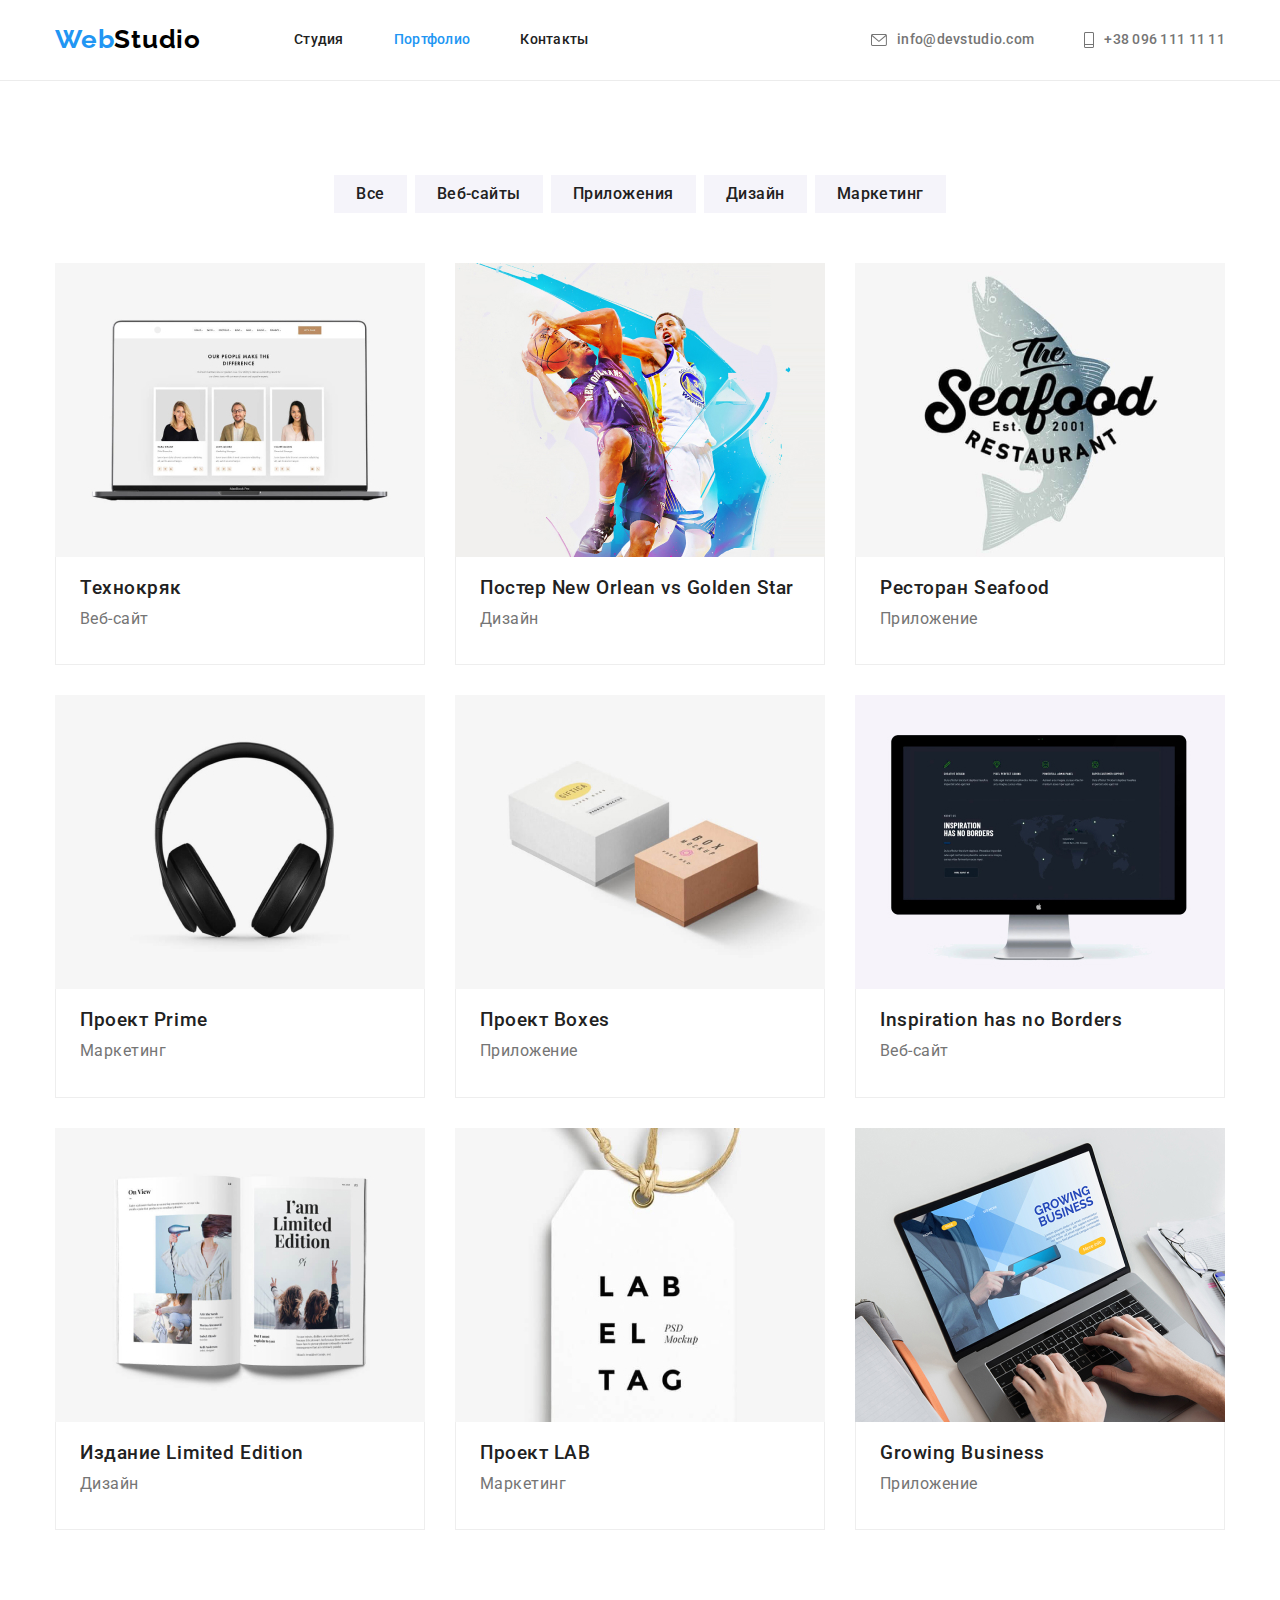
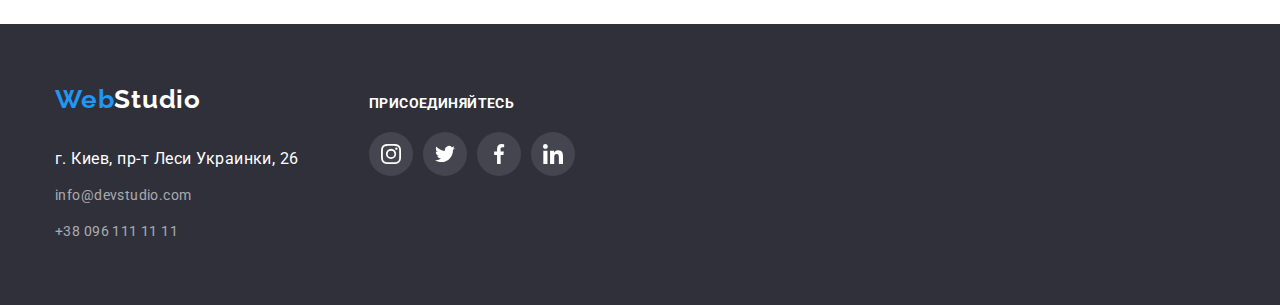
==== portfolio.html @ 95e8246b "копия 4 дз" ====
<!DOCTYPE html>
<html lang="ru">
  <head>
    <meta charset="UTF-8" />
    <meta http-equiv="X-UA-Compatible" content="IE=edge" />
    <meta name="viewport" content="width=device-width, initial-scale=1.0" />
    <link rel="preconnect" href="https://fonts.googleapis.com" />
    <link rel="preconnect" href="https://fonts.gstatic.com" crossorigin />
    <link
      href="https://fonts.googleapis.com/css2?family=Raleway:wght@700&family=Roboto:wght@400;500;700;900&display=swap"
      rel="stylesheet"
    />
    <link
      rel="stylesheet"
      href="https://cdnjs.cloudflare.com/ajax/libs/modern-normalize/1.1.0/modern-normalize.min.css"
    />
    <link rel="stylesheet" href="./css/style.css" />
    <title>Document</title>
  </head>
  <body class="page">
    <header class="page-header">
      <div class="conteiner main-nav">
        <nav class="main-nav">
          <a href="./index.html" class="logo"
            ><span class="logo-web">Web</span
            ><span class="logo-studio">Studio</span></a
          >
          <ul class="site-nav list">
            <li class="item">
              <a href="./index.html" class="link-nav">Студия</a>
            </li>
            <li class="item">
              <a href="./portfolio.html" class="link-nav current">Портфолио</a>
            </li>
            <li class="item"><a href="" class="link-nav">Контакты</a></li>
          </ul>
        </nav>
        <ul class="auth-nav list">
          <li class="item">
            <a href="mailto:info@devstudio.com" class="linkpadding link-align">
              <svg class="nav-svg" width="16" height="12">
                <use href="./images/icons.svg#icon-envelope"></use>
              </svg>
              info@devstudio.com</a
            >
          </li>
          <li class="item">
            <a href="tel:+380961111111" class="linkpadding link-align">
              <svg class="nav-svg" width="10" height="16">
                <use href="./images/icons.svg#icon-Mobile"></use>
              </svg>
              +38 096 111 11 11</a
            >
          </li>
        </ul>
      </div>
    </header>
    <main>
      <section class="portfolio-section">
        <div class="conteiner">
          <h1 class="visually-hidden">Портфолио</h1>
          <ul class="main-nav pnav">
            <li class="list">
              <button type="button" class="bportfolio">Все</button>
            </li>
            <li class="list">
              <button type="button" class="bportfolio">Веб-сайты</button>
            </li>
            <li class="list">
              <button type="button" class="bportfolio">Приложения</button>
            </li>
            <li class="list">
              <button type="button" class="bportfolio">Дизайн</button>
            </li>
            <li class="list">
              <button type="button" class="bportfolio">Маркетинг</button>
            </li>
          </ul>
          <ul class="main-item">
            <li class="list litem">
              <a href="" class="link-portfolio"
                ><img
                  class="img-portfolio"
                  src="./images/img5.jpg"
                  alt="Веб-сайт Технокряк"
                  width="370"
                />
                <div class="divportfolio">
                  <h3 class="link-portfolio team">Технокряк</h3>
                  <p class="link-portfolio work">Веб-сайт</p>
                </div>
              </a>
            </li>
            <li class="list litem">
              <a href="" class="link-portfolio"
                ><img
                  class="img-portfolio"
                  src="./images/img13.jpg"
                  alt="Дизайн постера  New Orlean vs Golden Star"
                  width="370"
                />
                <div class="divportfolio">
                  <h3 class="team">Постер New Orlean vs Golden Star</h3>
                  <p class="work">Дизайн</p>
                </div>
              </a>
            </li>
            <li class="list litem">
              <a href="" class="link-portfolio"
                ><img
                  class="img-portfolio"
                  src="./images/img6.jpg"
                  alt=" Приложение для ресторана Seafood"
                  width="370"
                />
                <div class="divportfolio">
                  <h3 class="team">Ресторан Seafood</h3>
                  <p class="work">Приложение</p>
                </div>
              </a>
            </li>
            <li class="list litem">
              <a href="" class="link-portfolio"
                ><img
                  class="img-portfolio"
                  src="./images/img7.jpg"
                  alt="Маркетинг для пректа Prime"
                  width="370"
                />
                <div class="divportfolio">
                  <h3 class="team">Проект Prime</h3>
                  <p class="work">Маркетинг</p>
                </div>
              </a>
            </li>
            <li class="list litem">
              <a href="" class="link-portfolio"
                ><img
                  class="img-portfolio"
                  src="./images/img8.jpg"
                  alt="Приложение для пректа Boxes"
                  width="370"
                />
                <div class="divportfolio">
                  <h3 class="team">Проект Boxes</h3>
                  <p class="work">Приложение</p>
                </div>
              </a>
            </li>
            <li class="list litem">
              <a href="" class="link-portfolio"
                ><img
                  class="img-portfolio"
                  src="./images/img9.jpg"
                  alt="Веб-сайт для Inspiration has no Borders"
                  width="370"
                />
                <div class="divportfolio">
                  <h3 class="team">Inspiration has no Borders</h3>
                  <p class="work">Веб-сайт</p>
                </div>
              </a>
            </li>
            <li class="list litem">
              <a href="" class="link-portfolio"
                ><img
                  class="img-portfolio"
                  src="./images/img10.jpg"
                  alt="Дизайн для издания Limited Edition"
                  width="370"
                />
                <div class="divportfolio">
                  <h3 class="team">Издание Limited Edition</h3>
                  <p class="work">Дизайн</p>
                </div>
              </a>
            </li>
            <li class="list litem">
              <a href="" class="link-portfolio"
                ><img
                  class="img-portfolio"
                  src="./images/img11.jpg"
                  alt="Маркетинг для проекта LAB"
                  width="370"
                />
                <div class="divportfolio">
                  <h3 class="team">Проект LAB</h3>
                  <p class="work">Маркетинг</p>
                </div>
              </a>
            </li>
            <li class="list litem">
              <a href="" class="link-portfolio"
                ><img
                  class="img-portfolio"
                  src="./images/img12.jpg"
                  alt="Приложение Growing Business"
                  width="370"
                />
                <div class="divportfolio">
                  <h3 class="team">Growing Business</h3>
                  <p class="work">Приложение</p>
                </div>
              </a>
            </li>
          </ul>
        </div>
      </section>
    </main>
    <footer class="footer">
      <div class="conteiner footer-conteiner">
        <div class="adress-div">
          <a href="./index.html" class="logof"
            ><span class="logo-web">Web</span
            ><span class="logo-studiow">Studio</span></a
          >
          <address class="fotter adress">
            <p class="footer-par">г. Киев, пр-т Леси Украинки, 26</p>
            <ul class="mail">
              <li class="listf">
                <a href="mailto:info@devstudio.com" class="link-navf"
                  >info@devstudio.com</a
                >
              </li>
              <li class="listf">
                <a href="tel:+380961111111" class="link-navf"
                  >+38 096 111 11 11</a
                >
              </li>
            </ul>
          </address>
        </div>
        <div class="conect-div">
          <p class="footer-conect">присоединяйтесь</p>
          <ul class="list">
            <li class="command-li">
              <a class="footer-button-svg" href=""
                ><svg class="command-li-svg" width="20" height="20">
                  <use href="./images/icons.svg#icon-instagram"></use></svg
              ></a>
            </li>
            <li class="command-li">
              <a class="footer-button-svg" href=""
                ><svg class="command-li-svg" width="20" height="20">
                  <use href="./images/icons.svg#icon-twitter"></use></svg
              ></a>
            </li>
            <li class="command-li">
              <a class="footer-button-svg" href=""
                ><svg class="command-li-svg" width="20" height="20">
                  <use href="./images/icons.svg#icon-facebook"></use></svg
              ></a>
            </li>
            <li class="command-li">
              <a class="footer-button-svg" href=""
                ><svg class="command-li-svg" width="20" height="20">
                  <use href="./images/icons.svg#icon-linkedin"></use></svg
              ></a>
            </li>
          </ul>
        </div>
      </div>
    </footer>
  </body>
</html>
---- css/style.css ----
:root {
  --title-text-color: #212121;
  --primary-text-color: #757575;
  --accent-color: #2196f3;
  --primary-bg-color: #ffffff;
  --primary-white-color: #ffffff;
  --button-bg-color: #f5f4fa;
  --hover-bg-prbutton: #188ce8;
}
h1,
h2,
h3,
h4,
p,
ul {
  margin: 0;
  padding: 0;
}

.page {
  background-color: var(--primary-bg-color);
  color: var(--primary-text-color);
  font-family: Roboto, sans-serif;
}
.conteiner {
  margin-left: auto;
  margin-right: auto;
  width: 1200px;
  padding-left: 15px;
  padding-right: 15px;
}
.page-header {
  border-bottom: 1px solid #ececec;
}
.main-nav {
  display: flex;

  align-items: center;
}
.pnav {
  justify-content: center;
  margin-bottom: 50px;
}
.portfolio-section {
  padding-top: 94px;
  padding-bottom: 94px;
}
.list {
  list-style: none;
  margin-top: 0;
  margin-bottom: 0;
}
.main-nav .list + .list {
  margin-left: 8px;
}
.main-item {
  display: flex;
  flex-wrap: wrap;

  justify-content: center;
}
.litem {
  display: block;
  width: 370px;
  margin-right: 30px;
  margin-bottom: 30px;
}
.litem:nth-child(3n) {
  margin-right: 0;
}
.litem:nth-last-child(-n + 3) {
  margin-bottom: 0;
}

.link-nav {
  display: block;
  padding-top: 32px;
  padding-bottom: 32px;

  color: var(--title-text-color);
  font-weight: 500;
  font-size: 14px;
  line-height: 1.14;
  letter-spacing: 0.02em;
  text-decoration: none;
}
.link-nav:hover,
.link-nav:focus {
  color: var(--accent-color);
}
.link-nav.current {
  color: var(--accent-color);
}
.site-nav {
  display: flex;
  margin-left: 93px;
}
.site-nav .item + .item {
  margin-left: 50px;
}
.link-navf {
  font-size: 14px;
  line-height: 1.7;
  letter-spacing: 0.03em;
  color: rgba(255, 255, 255, 0.6);
  text-decoration: none;
}
.auth-nav {
  display: flex;
}
.auth-nav .item + .item {
  margin-left: 50px;
}
.auth-nav.list {
  margin-left: auto;
}
.linkpadding {
  display: flex;
  align-items: center;
  padding-top: 32px;
  padding-bottom: 32px;

  fill: #757575;
  color: var(--primary-text-color);
  font-weight: 500;
  font-size: 14px;
  line-height: 1.14;
  letter-spacing: 0.02em;
  text-decoration: none;
}
.linkpadding:hover,
.linkpadding:focus,
.alink.linkpadding:focus {
  color: var(--accent-color);
  fill: var(--accent-color);
}
.logo {
  font-family: "Raleway";
  font-weight: 700;
  font-size: 26px;
  line-height: 1.2;
  letter-spacing: 0.03em;
  text-decoration: none;
}
.logof {
  display: block;
  margin-bottom: 30px;
  font-family: "Raleway";
  font-weight: 700;
  font-size: 26px;
  line-height: 1.2;
  letter-spacing: 0.03em;
  text-decoration: none;
}
.logo-studio {
  color: #000000;
}
.logo-studiow {
  color: #ffffff;
  text-decoration: none;
}
.logo-web {
  color: var(--accent-color);
}
.hero {
  width: 1600px;
  margin-left: auto;
  margin-right: auto;
  background-repeat: no-repeat;
  background-size: cover;
  background-position: center;
  background-image: linear-gradient(
      to right,
      rgba(47, 48, 58, 0.4),
      rgba(47, 48, 58, 0.4)
    ),
    url(../images/Img.png);
  text-align: center;
  padding-top: 200px;
  padding-bottom: 200px;
}
.button {
  border-radius: 4px;
  padding: 10px 32px;
  cursor: pointer;
  color: var(--title-text-color);
  background-color: var(--button-bg-color);
  font-family: inherit;
  font-weight: 500;
  font-size: 16px;
  line-height: 1.62;
  letter-spacing: 0.03em;
  text-align: center;
}
.button:hover,
.button:focus {
  background-color: var(--accent-color);
  color: var(--primary-white-color);
  border: none;
}
.button.primary {
  color: var(--primary-white-color);
  background-color: var(--accent-color);
  font-family: inherit;
  font-weight: 700;
  font-size: 16px;
  line-height: 1.88;
  letter-spacing: 0.06em;
  border: none;
}
.button.primary:hover,
.button.primary:focus {
  background-color: var(--hover-bg-prbutton);
  color: var(--primary-white-color);
  border: none;
}
.bportfolio {
  padding: 6px 22px;
  cursor: pointer;
  color: var(--title-text-color);
  background-color: var(--button-bg-color);
  font-family: inherit;
  font-weight: 500;
  font-size: 16px;
  line-height: 1.62;
  letter-spacing: 0.03em;
  text-align: center;
  border: none;
}
.bportfolio:hover,
.bportfolio:focus {
  background-color: var(--accent-color);
  color: var(--primary-white-color);
  border: none;
  box-shadow: 0px 4px 4px 0px rgba(0, 0, 0, 0.25);
}
.hero-title {
  margin-top: 0;
  margin-bottom: 30px;

  color: var(--primary-white-color);
  font-weight: 900;
  font-size: 44px;
  line-height: 1.36;
  text-align: center;
  letter-spacing: 0.06em;
  text-transform: uppercase;
}
.section {
  padding-top: 94px;
  padding-bottom: 94px;
}
.section.nobottom {
  padding-bottom: 0;
}
.title {
  margin-top: 0;
  margin-bottom: 50px;

  color: var(--title-text-color);
  font-weight: 700;
  font-size: 36px;
  line-height: 1.17;
  text-align: center;
  letter-spacing: 0.03em;
}
.visually-hidden {
  position: absolute;
  width: 1px;
  height: 1px;
  margin: -1px;
  border: 0;
  padding: 0;

  white-space: nowrap;
  clip-path: inset(100%);
  clip: rect(0 0 0 0);
  overflow: hidden;
}
.peculiarities {
  display: flex;
}
.subtitle {
  margin-bottom: 10px;
}
.peculiarities .item + .item {
  margin-left: 30px;
}
.peculiarities .item {
  width: 270px;
}
.section .team {
  color: var(--title-text-color);
  font-weight: 500;
  font-size: 16px;
  line-height: 1.19;
  letter-spacing: 0.03em;
}
.section .work {
  line-height: 1.19;
  letter-spacing: 0.03em;
}
.works {
  display: flex;
}
.works .itemwork + .itemwork {
  margin-left: 30px;
}

.command {
  display: flex;
}
.nav-svg {
  margin-right: 10px;
}
.section-div-svg {
  display: flex;
  height: 120px;
  margin-bottom: 30px;
  align-items: center;
  justify-content: center;
  border-radius: 4px;
  background-color: #f5f4fa;
}

.command .itemcomand + .itemcomand {
  margin-left: 30px;
}
.dcommand {
  padding-top: 30px;
  padding-bottom: 30px;
}
.section .subtitle {
  color: var(--title-text-color);
  font-weight: 700;
  font-size: 14px;
  line-height: 1.14;
  letter-spacing: 0.03em;
  text-transform: uppercase;
}
.section .paragraph {
  font-size: 14px;
  line-height: 1.71;
  letter-spacing: 0.03em;
}
.link-portfolio {
  display: block;
  text-decoration: none;
  margin-bottom: 0px;
}
.project-card {
  display: block;
}

.project-card:hover,
.project-card:focus {
  box-shadow: 0px 1px 1px rgba(0, 0, 0, 0.12), 0px 4px 4px rgba(0, 0, 0, 0.06),
    1px 4px 6px rgba(0, 0, 0, 0.16);
}
.link-portfolio .work {
  color: var(--primary-text-color);
  line-height: 1.19;
  letter-spacing: 0.03em;
}
.img-portfolio {
  display: block;
}
.link-portfolio .team {
  color: var(--title-text-color);
  font-weight: 500;
  line-height: 1.19;
  letter-spacing: 0.03em;
}
.divportfolio {
  padding: 20px 24px;
  border-top: none;
  border-right: 1px solid #eeeeee;
  border-bottom: 1px solid #eeeeee;
  border-left: 1px solid #eeeeee;
}

.team {
  margin-bottom: 10px;
}

/* footer */
.adress {
  font-style: normal;
}
.footer {
  font-style: normal;
  background-color: #2f303a;
  padding-top: 60px;
  padding-bottom: 60px;
}
.lfooter {
  margin-bottom: 20px;
}
.listf {
  list-style: none;
  margin-top: 0;
  margin-bottom: 0;
}
.listf:not(:last-child) {
  margin-bottom: 9px;
}
.footer-par {
  margin-bottom: 9px;
  font-style: normal;
  line-height: 1.7;
  letter-spacing: 0.03em;
  color: #ffffff;
}
.mail {
  line-height: 1.7;
  letter-spacing: 0.03em;
  color: rgba(255, 255, 255, 0.6);
}
.footer-conect {
  margin-bottom: 20px;
  font-weight: 700;
  font-size: 14px;
  line-height: 1.14;
  letter-spacing: 0.03em;
  text-transform: uppercase;

  color: #ffffff;
}

.footer .list {
  display: flex;
}
.footer-button-svg {
  width: 44px;
  height: 44px;
  display: flex;
  justify-content: center;
  align-items: center;
  border-radius: 50%;
  border: none;
  cursor: pointer;
  background-color: rgba(255, 255, 255, 0.1);
  fill: #ffffff;
}
.footer-button-svg:hover,
.footer-button-svg:focus {
  background-color: var(--accent-color);
  fill: #ffffff;
}
.footer-conteiner {
  display: flex;
  align-items: baseline;
}
.adress-div {
  margin-right: 70px;
}
.work {
  margin-bottom: 16px;
}
.button-svg {
  width: 44px;
  height: 44px;
  display: flex;
  justify-content: center;
  align-items: center;
  border-radius: 50%;
  border: none;
  cursor: pointer;
  background-color: inherit;

  fill: #afb1b8;
}
.button-svg:hover,
.button-svg:focus {
  background-color: var(--accent-color);
  fill: #ffffff;
}
.bg-section-command {
  background-color: #f5f4fa;
}
.itemcomand {
  text-align: center;

  background-color: var(--primary-white-color);
  border-radius: 4px;
  box-shadow: 0px 4px 4px 0px rgba(0, 0, 0, 0.25);
}
.command-svg {
  list-style: none;
  display: flex;
  justify-content: center;
}

.clients {
  padding-top: 64px;
  padding-bottom: 64px;
}
.command-li {
  margin-right: 10px;
}
.command-li:nth-child(4n) {
  margin-right: 0;
}
.clients-title {
  color: var(--title-text-color);
  margin-bottom: 50px;
  font-weight: 700;
  font-size: 36px;
  line-height: 1.16;
  text-align: center;
  letter-spacing: 0.03em;
}
.clients-button-svg {
  width: 170px;
  height: 92px;
  display: flex;
  justify-content: center;
  align-items: center;
  border-radius: 4px;
  border: 1px solid #afb1b8;
  background-color: inherit;
  cursor: pointer;

  fill: #afb1b8;
}
.clients-button-svg:hover,
.clients-button-svg:focus {
  border: 1px solid var(--accent-color);
  fill: var(--accent-color);
}
.clients-item {
  display: flex;
}
.clients-item .list {
  margin-right: 30px;
  justify-content: center;
}

.clients-item .list:nth-child(6n) {
  margin-right: 0;
}
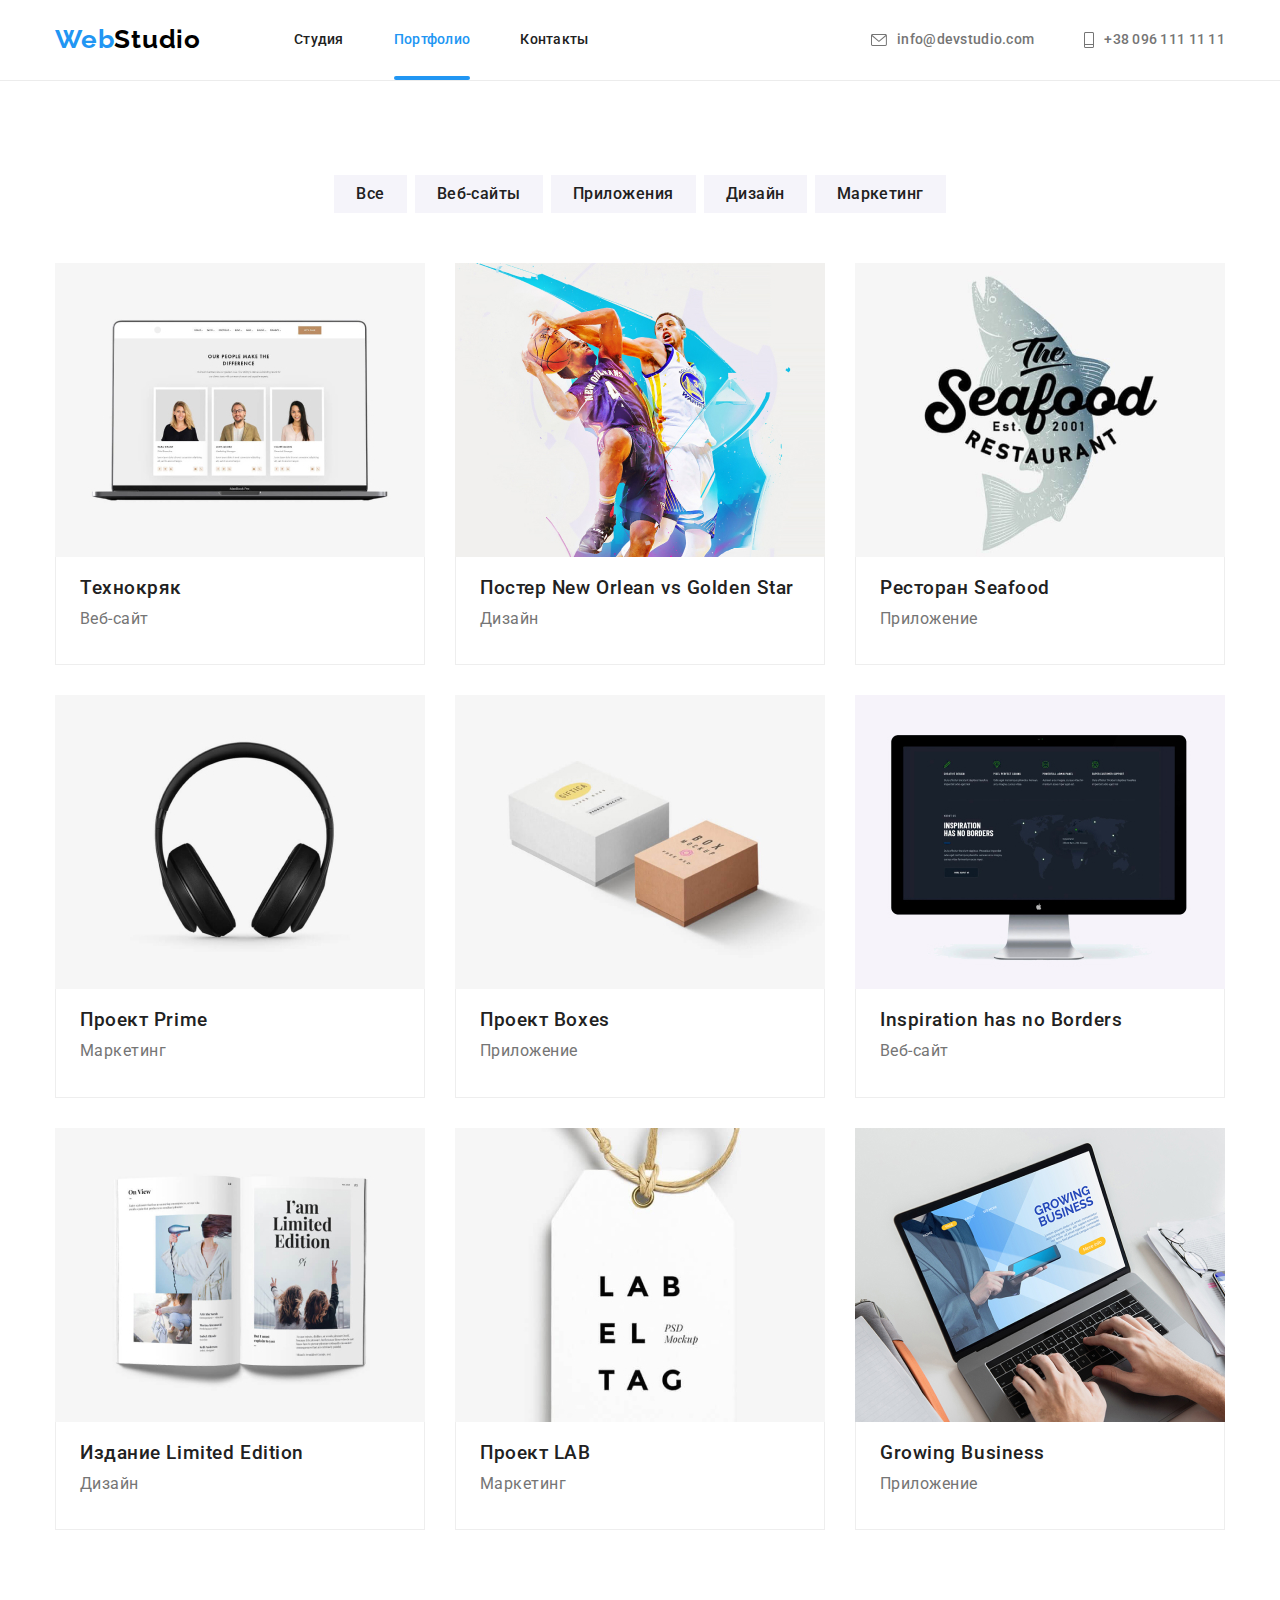
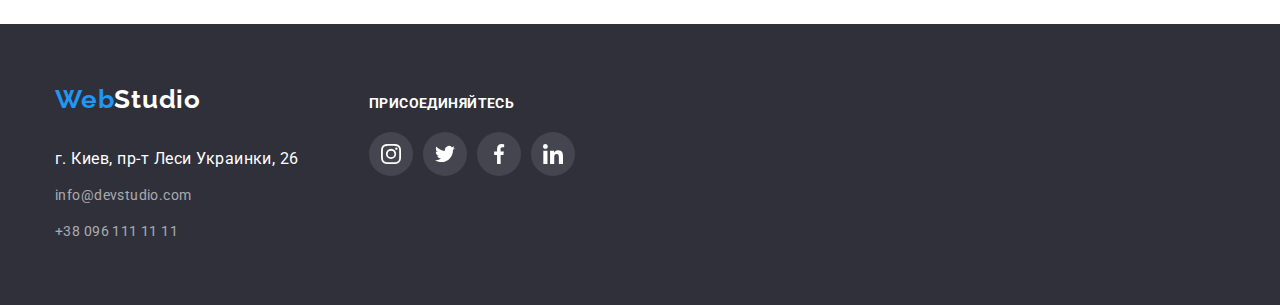
==== commit d37cf55a: "дз5" ====
--- a/portfolio.html
+++ b/portfolio.html
@@ -78,13 +78,20 @@
           </ul>
           <ul class="main-item">
             <li class="list litem">
-              <a href="" class="link-portfolio"
-                ><img
-                  class="img-portfolio"
-                  src="./images/img5.jpg"
-                  alt="Веб-сайт Технокряк"
-                  width="370"
-                />
+              <a class="link-portfolio project-card" href="">
+                <div class="project-div">
+                  <img
+                    class="img-portfolio"
+                    src="./images/img5.jpg"
+                    alt="Веб-сайт Технокряк"
+                    width="370"
+                  />
+                  <p class="projects-div-text">
+                    Ресурс предлагает комплексные предложения с разным уровнем
+                    функционала и сервисов. Все это позволит посетителю получить
+                    исчерпывающие сведения о компании или частном лице.
+                  </p>
+                </div>
                 <div class="divportfolio">
                   <h3 class="link-portfolio team">Технокряк</h3>
                   <p class="link-portfolio work">Веб-сайт</p>
@@ -92,13 +99,20 @@
               </a>
             </li>
             <li class="list litem">
-              <a href="" class="link-portfolio"
-                ><img
-                  class="img-portfolio"
-                  src="./images/img13.jpg"
-                  alt="Дизайн постера  New Orlean vs Golden Star"
-                  width="370"
-                />
+              <a href="" class="link-portfolio project-card"
+                ><div class="project-div">
+                  <img
+                    class="img-portfolio"
+                    src="./images/img13.jpg"
+                    alt="Дизайн постера  New Orlean vs Golden Star"
+                    width="370"
+                  />
+                  <p class="projects-div-text">
+                    Ресурс предлагает комплексные предложения с разным уровнем
+                    функционала и сервисов. Все это позволит посетителю получить
+                    исчерпывающие сведения о компании или частном лице.
+                  </p>
+                </div>
                 <div class="divportfolio">
                   <h3 class="team">Постер New Orlean vs Golden Star</h3>
                   <p class="work">Дизайн</p>
@@ -106,13 +120,20 @@
               </a>
             </li>
             <li class="list litem">
-              <a href="" class="link-portfolio"
-                ><img
-                  class="img-portfolio"
-                  src="./images/img6.jpg"
-                  alt=" Приложение для ресторана Seafood"
-                  width="370"
-                />
+              <a href="" class="link-portfolio project-card"
+                ><div class="project-div">
+                  <img
+                    class="img-portfolio"
+                    src="./images/img6.jpg"
+                    alt=" Приложение для ресторана Seafood"
+                    width="370"
+                  />
+                  <p class="projects-div-text">
+                    Ресурс предлагает комплексные предложения с разным уровнем
+                    функционала и сервисов. Все это позволит посетителю получить
+                    исчерпывающие сведения о компании или частном лице.
+                  </p>
+                </div>
                 <div class="divportfolio">
                   <h3 class="team">Ресторан Seafood</h3>
                   <p class="work">Приложение</p>
@@ -120,13 +141,20 @@
               </a>
             </li>
             <li class="list litem">
-              <a href="" class="link-portfolio"
-                ><img
-                  class="img-portfolio"
-                  src="./images/img7.jpg"
-                  alt="Маркетинг для пректа Prime"
-                  width="370"
-                />
+              <a href="" class="link-portfolio project-card"
+                ><div class="project-div">
+                  <img
+                    class="img-portfolio"
+                    src="./images/img7.jpg"
+                    alt="Маркетинг для пректа Prime"
+                    width="370"
+                  />
+                  <p class="projects-div-text">
+                    Ресурс предлагает комплексные предложения с разным уровнем
+                    функционала и сервисов. Все это позволит посетителю получить
+                    исчерпывающие сведения о компании или частном лице.
+                  </p>
+                </div>
                 <div class="divportfolio">
                   <h3 class="team">Проект Prime</h3>
                   <p class="work">Маркетинг</p>
@@ -134,13 +162,20 @@
               </a>
             </li>
             <li class="list litem">
-              <a href="" class="link-portfolio"
-                ><img
-                  class="img-portfolio"
-                  src="./images/img8.jpg"
-                  alt="Приложение для пректа Boxes"
-                  width="370"
-                />
+              <a href="" class="link-portfolio project-card"
+                ><div class="project-div">
+                  <img
+                    class="img-portfolio"
+                    src="./images/img8.jpg"
+                    alt="Приложение для пректа Boxes"
+                    width="370"
+                  />
+                  <p class="projects-div-text">
+                    Ресурс предлагает комплексные предложения с разным уровнем
+                    функционала и сервисов. Все это позволит посетителю получить
+                    исчерпывающие сведения о компании или частном лице.
+                  </p>
+                </div>
                 <div class="divportfolio">
                   <h3 class="team">Проект Boxes</h3>
                   <p class="work">Приложение</p>
@@ -148,13 +183,20 @@
               </a>
             </li>
             <li class="list litem">
-              <a href="" class="link-portfolio"
-                ><img
-                  class="img-portfolio"
-                  src="./images/img9.jpg"
-                  alt="Веб-сайт для Inspiration has no Borders"
-                  width="370"
-                />
+              <a href="" class="link-portfolio project-card"
+                ><div class="project-div">
+                  <img
+                    class="img-portfolio"
+                    src="./images/img9.jpg"
+                    alt="Веб-сайт для Inspiration has no Borders"
+                    width="370"
+                  />
+                  <p class="projects-div-text">
+                    Ресурс предлагает комплексные предложения с разным уровнем
+                    функционала и сервисов. Все это позволит посетителю получить
+                    исчерпывающие сведения о компании или частном лице.
+                  </p>
+                </div>
                 <div class="divportfolio">
                   <h3 class="team">Inspiration has no Borders</h3>
                   <p class="work">Веб-сайт</p>
@@ -162,13 +204,20 @@
               </a>
             </li>
             <li class="list litem">
-              <a href="" class="link-portfolio"
-                ><img
-                  class="img-portfolio"
-                  src="./images/img10.jpg"
-                  alt="Дизайн для издания Limited Edition"
-                  width="370"
-                />
+              <a href="" class="link-portfolio project-card"
+                ><div class="project-div">
+                  <img
+                    class="img-portfolio"
+                    src="./images/img10.jpg"
+                    alt="Дизайн для издания Limited Edition"
+                    width="370"
+                  />
+                  <p class="projects-div-text">
+                    Ресурс предлагает комплексные предложения с разным уровнем
+                    функционала и сервисов. Все это позволит посетителю получить
+                    исчерпывающие сведения о компании или частном лице.
+                  </p>
+                </div>
                 <div class="divportfolio">
                   <h3 class="team">Издание Limited Edition</h3>
                   <p class="work">Дизайн</p>
@@ -176,13 +225,20 @@
               </a>
             </li>
             <li class="list litem">
-              <a href="" class="link-portfolio"
-                ><img
-                  class="img-portfolio"
-                  src="./images/img11.jpg"
-                  alt="Маркетинг для проекта LAB"
-                  width="370"
-                />
+              <a href="" class="link-portfolio project-card"
+                ><div class="project-div">
+                  <img
+                    class="img-portfolio"
+                    src="./images/img11.jpg"
+                    alt="Маркетинг для проекта LAB"
+                    width="370"
+                  />
+                  <p class="projects-div-text">
+                    Ресурс предлагает комплексные предложения с разным уровнем
+                    функционала и сервисов. Все это позволит посетителю получить
+                    исчерпывающие сведения о компании или частном лице.
+                  </p>
+                </div>
                 <div class="divportfolio">
                   <h3 class="team">Проект LAB</h3>
                   <p class="work">Маркетинг</p>
@@ -190,13 +246,20 @@
               </a>
             </li>
             <li class="list litem">
-              <a href="" class="link-portfolio"
-                ><img
-                  class="img-portfolio"
-                  src="./images/img12.jpg"
-                  alt="Приложение Growing Business"
-                  width="370"
-                />
+              <a href="" class="link-portfolio project-card"
+                ><div class="project-div">
+                  <img
+                    class="img-portfolio"
+                    src="./images/img12.jpg"
+                    alt="Приложение Growing Business"
+                    width="370"
+                  />
+                  <p class="projects-div-text">
+                    Ресурс предлагает комплексные предложения с разным уровнем
+                    функционала и сервисов. Все это позволит посетителю получить
+                    исчерпывающие сведения о компании или частном лице.
+                  </p>
+                </div>
                 <div class="divportfolio">
                   <h3 class="team">Growing Business</h3>
                   <p class="work">Приложение</p>
--- a/css/style.css
+++ b/css/style.css
@@ -6,6 +6,7 @@
   --primary-white-color: #ffffff;
   --button-bg-color: #f5f4fa;
   --hover-bg-prbutton: #188ce8;
+  --timing: cubic-bezier(0.4, 0, 0.2, 1);
 }
 h1,
 h2,
@@ -64,12 +65,18 @@
   width: 370px;
   margin-right: 30px;
   margin-bottom: 30px;
+  cursor: pointer;
+  transition: box-shadow 250ms var(--timing);
 }
 .litem:nth-child(3n) {
   margin-right: 0;
 }
 .litem:nth-last-child(-n + 3) {
   margin-bottom: 0;
+}
+.litem:hover,
+.litem:focus {
+  box-shadow: 0px 4px 4px 0px rgba(0, 0, 0, 0.25);
 }
 
 .link-nav {
@@ -83,13 +90,30 @@
   line-height: 1.14;
   letter-spacing: 0.02em;
   text-decoration: none;
+  position: relative;
+  transition: color 250ms var(--timing);
 }
 .link-nav:hover,
 .link-nav:focus {
   color: var(--accent-color);
 }
 .link-nav.current {
+  position: relative;
   color: var(--accent-color);
+}
+.link-nav.current::after {
+  content: "";
+  display: block;
+  width: 100%;
+  height: 4px;
+  border-radius: 2px;
+  background-color: var(--accent-color);
+
+  position: absolute;
+  left: 0;
+  bottom: 0;
+  opacity: 1;
+  transition: opacity 250ms var(--timing);
 }
 .site-nav {
   display: flex;
@@ -127,6 +151,7 @@
   line-height: 1.14;
   letter-spacing: 0.02em;
   text-decoration: none;
+  transition: color 250ms var(--timing), fill 250ms var(--timing);
 }
 .linkpadding:hover,
 .linkpadding:focus,
@@ -191,6 +216,7 @@
   line-height: 1.62;
   letter-spacing: 0.03em;
   text-align: center;
+  transition: background-color 250ms var(--timing), color 250ms var(--timing);
 }
 .button:hover,
 .button:focus {
@@ -226,6 +252,8 @@
   letter-spacing: 0.03em;
   text-align: center;
   border: none;
+  transition: background-color 250ms var(--timing), color 250ms var(--timing),
+    box-shadow 250ms var(--timing);
 }
 .bportfolio:hover,
 .bportfolio:focus {
@@ -306,6 +334,25 @@
 .works .itemwork + .itemwork {
   margin-left: 30px;
 }
+.itemwork {
+  position: relative;
+}
+.work-item-tittle {
+  position: absolute;
+  bottom: 0px;
+  left: 0;
+  width: 100%;
+  height: 70px;
+  display: flex;
+  justify-content: center;
+  align-items: center;
+  font-size: 14px;
+  line-height: 1.14;
+  text-align: center;
+  text-transform: uppercase;
+  color: var(--primary-white-color);
+  background: rgba(47, 48, 58, 0.8);
+}
 
 .command {
   display: flex;
@@ -350,12 +397,41 @@
 }
 .project-card {
   display: block;
+}
+.project-div {
+  position: relative;
+
+  content: "";
+  top: 0;
+  left: 0;
+  width: 100%;
+  height: 294px;
+  overflow: hidden;
+}
+
+.projects-div-text {
+  position: absolute;
+  top: 0;
+  left: 0;
+  color: var(--primary-white-color);
+  background-color: rgba(33, 150, 243, 0.9);
+  padding: 63px 24px;
+  width: 100%;
+  height: 100%;
+  transform: translateY(101%);
+  transition: transform 250ms var(--timing), box-shadow 250ms var(--timing);
+  font-size: 18px;
+  line-height: 1.56;
 }
 
 .project-card:hover,
 .project-card:focus {
   box-shadow: 0px 1px 1px rgba(0, 0, 0, 0.12), 0px 4px 4px rgba(0, 0, 0, 0.06),
     1px 4px 6px rgba(0, 0, 0, 0.16);
+}
+.project-card:hover .projects-div-text,
+.project-card:focus .projects-div-text {
+  transform: translateY(0);
 }
 .link-portfolio .work {
   color: var(--primary-text-color);
@@ -441,6 +517,7 @@
   cursor: pointer;
   background-color: rgba(255, 255, 255, 0.1);
   fill: #ffffff;
+  transition: background-color 250ms var(--timing), fill 250ms var(--timing);
 }
 .footer-button-svg:hover,
 .footer-button-svg:focus {
@@ -469,6 +546,7 @@
   background-color: inherit;
 
   fill: #afb1b8;
+  transition: background-color 250ms var(--timing), fill 250ms var(--timing);
 }
 .button-svg:hover,
 .button-svg:focus {
@@ -522,6 +600,7 @@
   cursor: pointer;
 
   fill: #afb1b8;
+  transition: border 250ms var(--timing), fill 250ms var(--timing);
 }
 .clients-button-svg:hover,
 .clients-button-svg:focus {
@@ -539,3 +618,64 @@
 .clients-item .list:nth-child(6n) {
   margin-right: 0;
 }
+/* модальное */
+.backdrop {
+  position: fixed;
+  top: 0;
+  left: 0;
+  width: 100%;
+  height: 100%;
+  background-color: rgba(0, 0, 0, 0.4);
+  opacity: 1;
+
+  transition: opacity 250ms var(--timing), visibility 250ms var(--timing);
+}
+.backdrop.is-hidden {
+  opacity: 0;
+  pointer-events: none;
+}
+.modal {
+  position: absolute;
+  top: 50%;
+  left: 50%;
+  transform: translate(-50%, -50%);
+
+  display: block;
+  opacity: 1;
+  min-height: 581px;
+  min-width: 528px;
+  padding: 15px;
+
+  background: var(--primary-white-color);
+  box-shadow: 0px 1px 3px rgba(0, 0, 0, 0.12), 0px 1px 1px rgba(0, 0, 0, 0.14),
+    0px 2px 1px rgba(0, 0, 0, 0.2);
+  border-radius: 4px;
+}
+.backdrop.is-hidden .modal {
+  transform: translate(-50%, -50%) scale(0.5);
+}
+.modal-button-close {
+  position: absolute;
+  top: 8px;
+  right: 8px;
+  width: 50px;
+  height: 50px;
+  display: flex;
+  justify-content: center;
+  align-items: center;
+  cursor: pointer;
+  background-color: var(--primary-white-color);
+
+  border: 1px solid rgb(255, 255, 255);
+  border-radius: 15px;
+  padding: 6px;
+}
+.button-close-icon {
+  display: flex;
+  justify-content: center;
+  align-items: center;
+  background: #ffffff;
+  border: none;
+  width: 11;
+  height: 11;
+}
